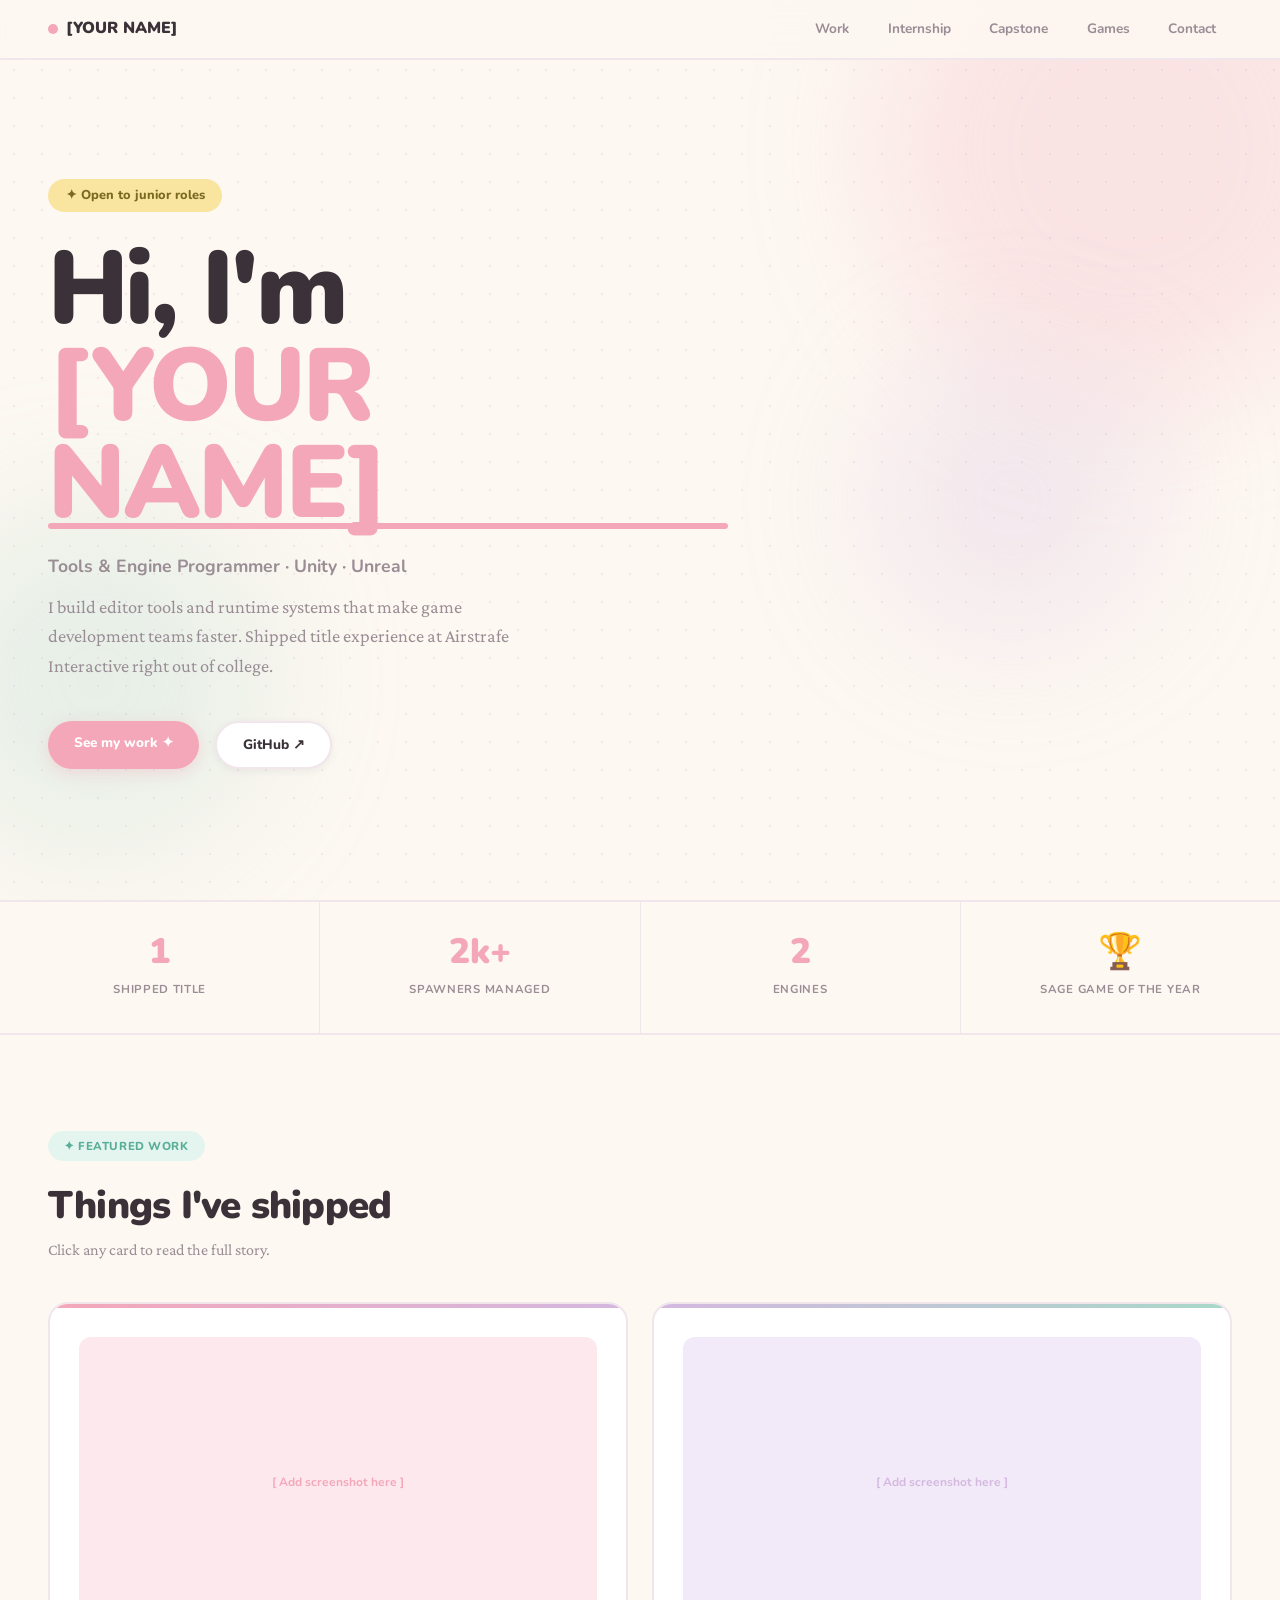
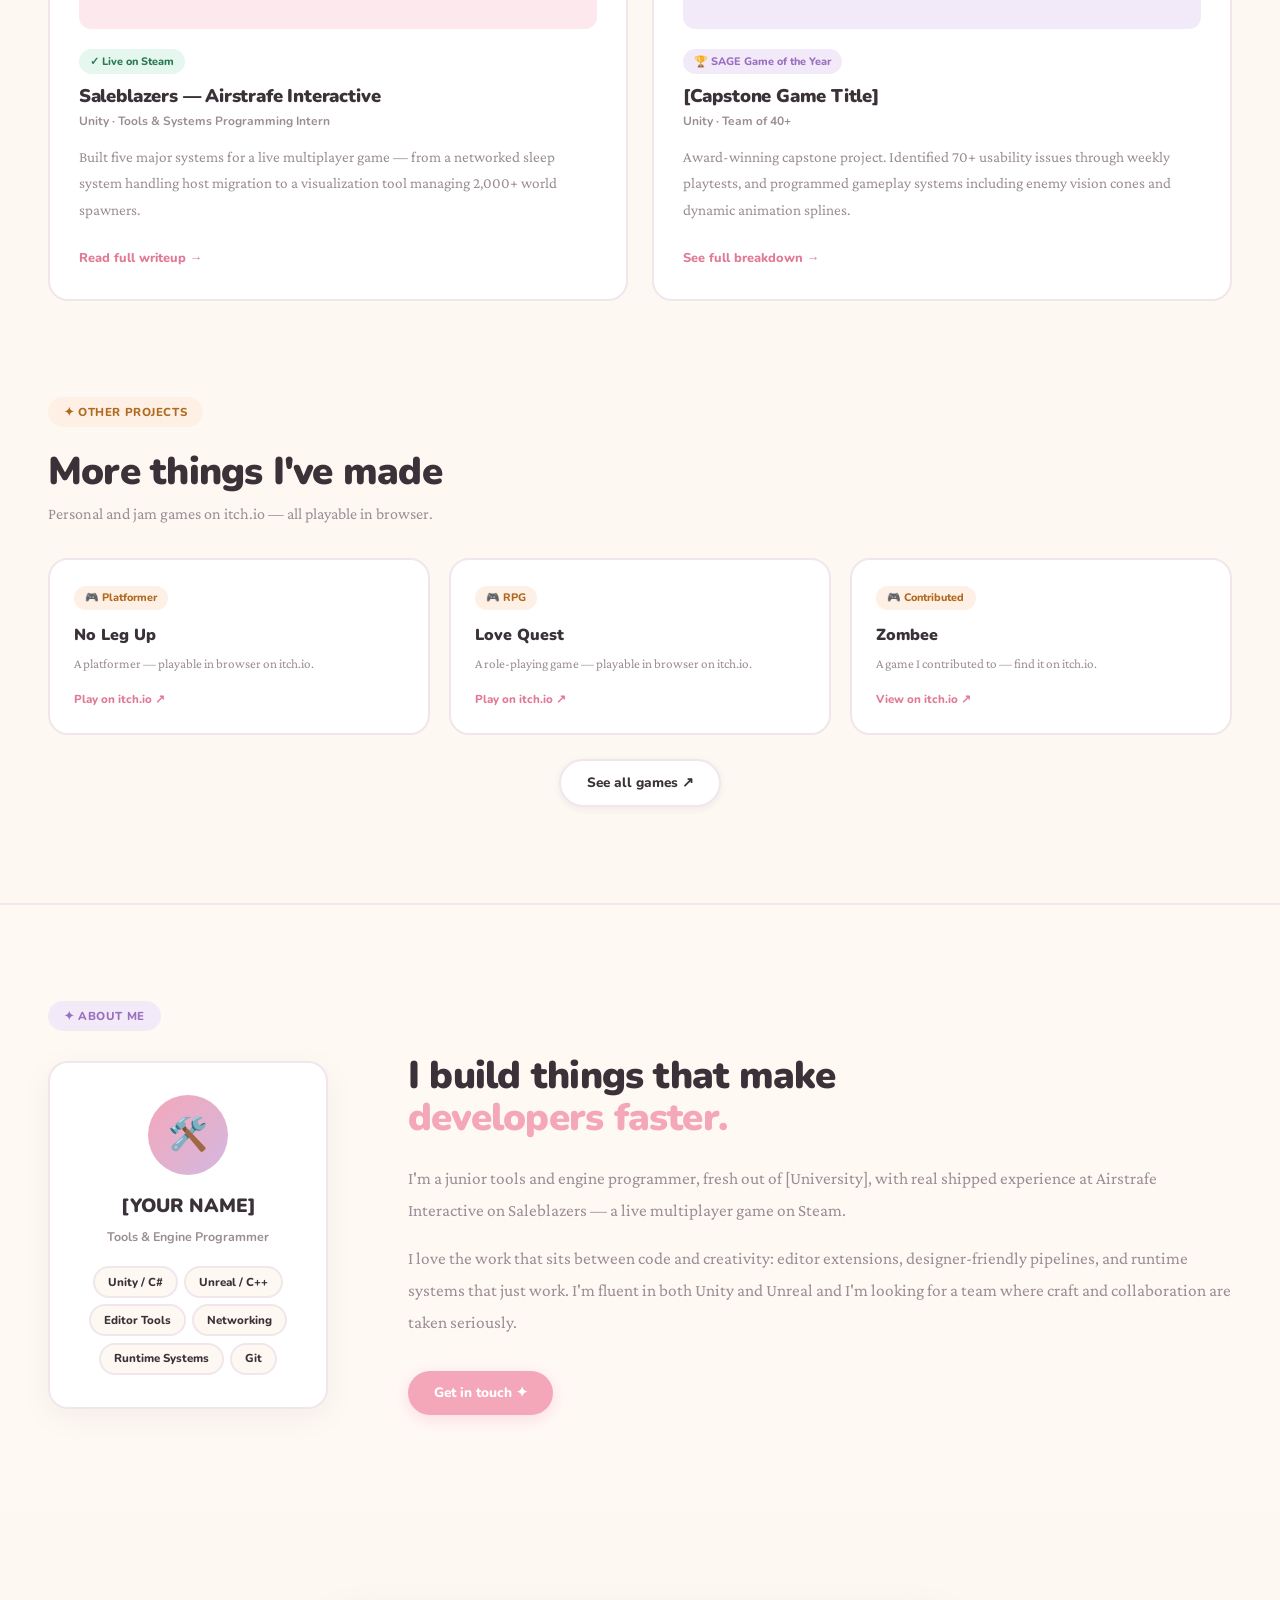
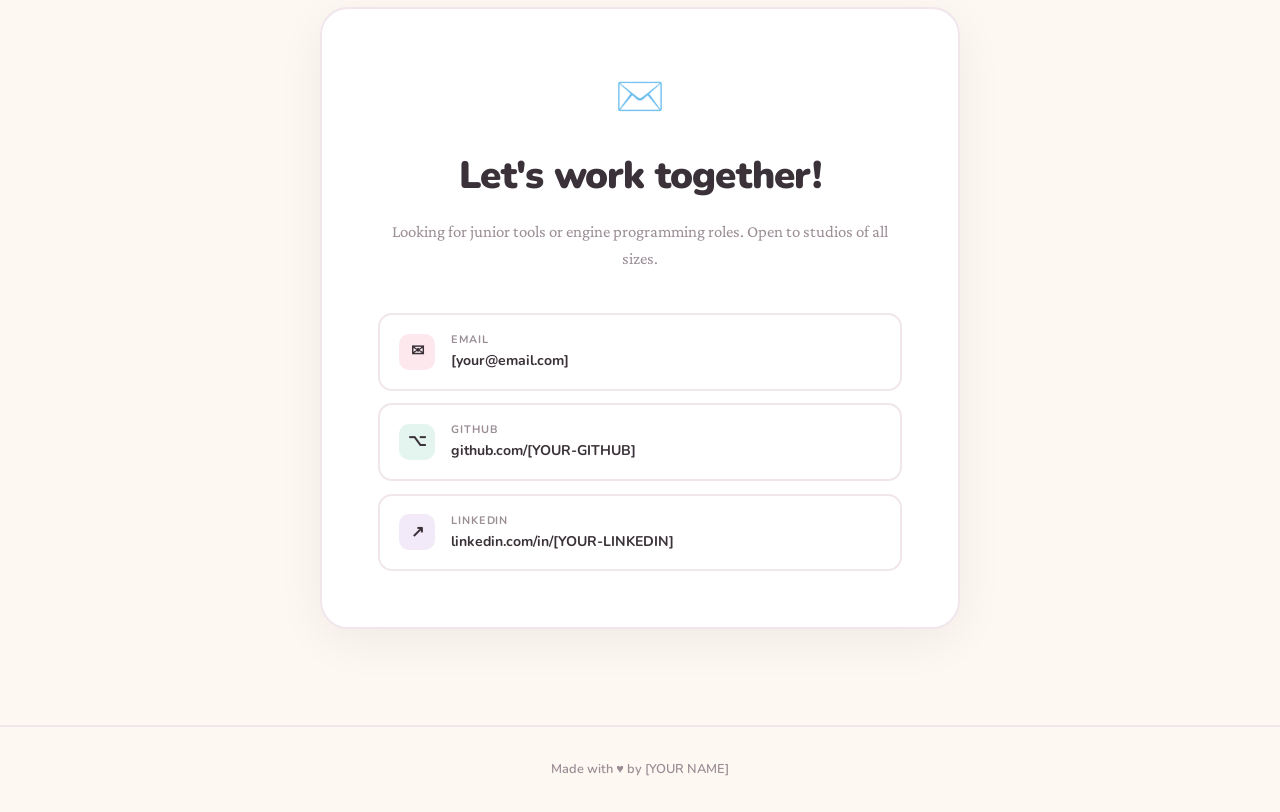
==== index.html @ 6ee5ef5c "transfer" ====
<!DOCTYPE html>
<html lang="en">
<head>
  <meta charset="UTF-8"/>
  <meta name="viewport" content="width=device-width, initial-scale=1.0"/>
  <title>[YOUR NAME] — Tools & Engine Programmer</title>
  <link rel="stylesheet" href="style.css"/>
  <style>
    /* ── HERO ── */
    .hero {
      position: relative;
      min-height: 100vh;
      display: flex;
      align-items: center;
      padding: 8rem 3rem 5rem;
      z-index: 1;
    }
    .hero-inner { max-width: 680px; }

    .hero-badge {
      display: inline-flex;
      align-items: center;
      gap: 0.5rem;
      background: var(--yellow);
      border-radius: 100px;
      padding: 0.4rem 1.1rem;
      font-size: 0.8rem;
      font-weight: 800;
      color: #7a6a20;
      margin-bottom: 1.8rem;
      opacity: 0;
      animation: popIn 0.5s cubic-bezier(0.34,1.56,0.64,1) 0.1s forwards;
    }

    .hero-name {
      font-size: clamp(3rem, 8vw, 6.5rem);
      font-weight: 900;
      line-height: 0.95;
      letter-spacing: -0.03em;
      opacity: 0;
      animation: fadeUp 0.6s ease 0.25s forwards;
    }

    .hero-name .underline {
      color: var(--pink);
      position: relative;
      display: inline-block;
    }
    .hero-name .underline::after {
      content: '';
      position: absolute;
      bottom: 4px; left: 0; right: 0;
      height: 6px;
      background: var(--pink);
      border-radius: 3px;
      transform: scaleX(0);
      transform-origin: left;
      animation: scaleX 0.5s ease 0.95s forwards;
    }

    @keyframes scaleX { to { transform: scaleX(1); } }

    .hero-role {
      margin-top: 1.2rem;
      font-size: 1.1rem;
      font-weight: 700;
      color: var(--muted);
      opacity: 0;
      animation: fadeUp 0.6s ease 0.4s forwards;
    }

    .hero-desc {
      margin-top: 0.8rem;
      font-family: var(--font-serif);
      font-size: 1.15rem;
      color: var(--muted);
      max-width: 480px;
      opacity: 0;
      animation: fadeUp 0.6s ease 0.5s forwards;
    }

    .hero-cta {
      margin-top: 2.5rem;
      display: flex;
      gap: 1rem;
      flex-wrap: wrap;
      opacity: 0;
      animation: fadeUp 0.6s ease 0.6s forwards;
    }

    /* ── STATS STRIP ── */
    .stats-strip {
      position: relative;
      z-index: 1;
      display: grid;
      grid-template-columns: repeat(4, 1fr);
      gap: 1px;
      background: var(--border);
      border-top: 2px solid var(--border);
      border-bottom: 2px solid var(--border);
    }

    .stat-box {
      background: var(--bg);
      padding: 2rem;
      text-align: center;
      transition: background 0.2s;
    }
    .stat-box:hover { background: var(--pink-light); }

    .stat-num {
      font-size: 2.2rem;
      font-weight: 900;
      color: var(--pink);
      display: block;
      line-height: 1;
      margin-bottom: 0.4rem;
    }

    .stat-label {
      font-size: 0.72rem;
      font-weight: 700;
      color: var(--muted);
      text-transform: uppercase;
      letter-spacing: 0.06em;
    }

    /* ── FEATURED WORK ── */
    #work {
      position: relative;
      z-index: 1;
      padding: 6rem 3rem;
    }

    .work-grid {
      display: grid;
      grid-template-columns: repeat(2, 1fr);
      gap: 1.5rem;
    }

    .work-card-link {
      text-decoration: none;
      color: inherit;
      display: block;
    }

    .work-card-link .card { height: 100%; }

    .card-arrow {
      display: inline-flex;
      align-items: center;
      gap: 0.4rem;
      font-size: 0.8rem;
      font-weight: 800;
      color: var(--pink-dark);
      margin-top: 0.5rem;
      transition: gap 0.2s;
    }
    .work-card-link:hover .card-arrow { gap: 0.7rem; }

    /* capstone card spans full width */
    .span-2 { grid-column: 1 / -1; }
    .span-2 .card-inner {
      display: grid;
      grid-template-columns: 1fr 1fr;
      gap: 2rem;
      align-items: start;
    }

    /* ── OTHER PROJECTS ── */
    #other {
      position: relative;
      z-index: 1;
      padding: 0 3rem 6rem;
    }

    .other-grid {
      display: grid;
      grid-template-columns: repeat(3, 1fr);
      gap: 1.2rem;
    }

    .mini-card {
      background: var(--card);
      border-radius: var(--radius);
      border: 2px solid var(--border);
      padding: 1.5rem;
      text-decoration: none;
      color: inherit;
      display: block;
      transition: transform 0.2s, box-shadow 0.2s, border-color 0.2s;
    }
    .mini-card:hover {
      transform: translateY(-4px);
      box-shadow: 0 12px 32px rgba(0,0,0,0.07);
      border-color: var(--pink);
    }

    .mini-card-title {
      font-size: 1rem;
      font-weight: 900;
      margin-bottom: 0.3rem;
    }

    .mini-card-type {
      font-size: 0.72rem;
      font-weight: 700;
      color: var(--muted);
      margin-bottom: 0.6rem;
      text-transform: uppercase;
      letter-spacing: 0.06em;
    }

    .mini-card-desc {
      font-size: 0.82rem;
      color: var(--muted);
      line-height: 1.6;
      font-family: var(--font-serif);
    }

    .mini-card-footer {
      margin-top: 1rem;
      font-size: 0.72rem;
      font-weight: 800;
      color: var(--pink-dark);
    }

    /* ── ABOUT STRIP ── */
    #about {
      position: relative;
      z-index: 1;
      padding: 6rem 3rem;
      background: var(--bg2);
      border-top: 2px solid var(--border);
    }

    .about-grid {
      display: grid;
      grid-template-columns: 280px 1fr;
      gap: 5rem;
      align-items: center;
    }

    .about-card {
      background: var(--card);
      border-radius: var(--radius);
      border: 2px solid var(--border);
      padding: 2rem;
      text-align: center;
      box-shadow: 0 8px 32px rgba(0,0,0,0.05);
    }

    .avatar {
      width: 80px; height: 80px;
      border-radius: 50%;
      background: linear-gradient(135deg, var(--pink), var(--lavender));
      display: flex;
      align-items: center;
      justify-content: center;
      font-size: 2rem;
      margin: 0 auto 1rem;
    }

    .about-name-display {
      font-size: 1.2rem;
      font-weight: 900;
      margin-bottom: 0.3rem;
    }

    .about-role-display {
      font-size: 0.78rem;
      font-weight: 700;
      color: var(--muted);
      margin-bottom: 1.2rem;
    }

    .skill-chips {
      display: flex;
      flex-wrap: wrap;
      gap: 0.4rem;
      justify-content: center;
    }

    .skill-chip {
      font-size: 0.72rem;
      font-weight: 800;
      padding: 0.3rem 0.8rem;
      border-radius: 100px;
      border: 2px solid var(--border);
      background: var(--bg);
      color: var(--text);
    }

    .about-text {
      font-family: var(--font-serif);
      font-size: 1.08rem;
      color: var(--muted);
      line-height: 1.85;
      margin-bottom: 2rem;
    }
    .about-text p + p { margin-top: 1rem; }

    .about-headline {
      font-size: clamp(1.8rem, 3vw, 2.4rem);
      font-weight: 900;
      letter-spacing: -0.02em;
      line-height: 1.1;
      margin-bottom: 1.5rem;
    }
    .about-headline em { font-style: normal; color: var(--pink); }

    /* ── CONTACT ── */
    #contact {
      position: relative;
      z-index: 1;
      padding: 6rem 3rem;
    }

    .contact-box {
      background: var(--card);
      border-radius: 28px;
      padding: 3.5rem;
      border: 2px solid var(--border);
      max-width: 640px;
      margin: 0 auto;
      text-align: center;
      box-shadow: 0 12px 48px rgba(0,0,0,0.06);
    }

    .contact-emoji { font-size: 2.5rem; display: block; margin-bottom: 1rem; }

    .contact-headline {
      font-size: clamp(1.8rem, 3vw, 2.4rem);
      font-weight: 900;
      letter-spacing: -0.02em;
      margin-bottom: 0.8rem;
    }

    .contact-sub {
      font-family: var(--font-serif);
      font-size: 1.05rem;
      color: var(--muted);
      margin-bottom: 2.5rem;
    }

    .contact-links { display: flex; flex-direction: column; gap: 0.8rem; text-align: left; }

    .contact-row {
      display: flex;
      align-items: center;
      gap: 1rem;
      padding: 1rem 1.2rem;
      border-radius: 14px;
      border: 2px solid var(--border);
      text-decoration: none;
      color: var(--text);
      font-weight: 700;
      font-size: 0.88rem;
      transition: border-color 0.2s, background 0.2s;
    }
    .contact-row:hover { border-color: var(--pink); background: var(--pink-light); }

    .contact-icon {
      width: 36px; height: 36px;
      border-radius: 10px;
      display: flex; align-items: center; justify-content: center;
      font-size: 1rem;
      flex-shrink: 0;
    }

    .contact-row small {
      display: block;
      font-size: 0.68rem;
      font-weight: 700;
      color: var(--muted);
      text-transform: uppercase;
      letter-spacing: 0.08em;
      margin-bottom: 0.1rem;
    }

    @media (max-width: 900px) {
      .stats-strip { grid-template-columns: repeat(2, 1fr); }
      .work-grid { grid-template-columns: 1fr; }
      .span-2 { grid-column: auto; }
      .span-2 .card-inner { grid-template-columns: 1fr; }
      .other-grid { grid-template-columns: 1fr 1fr; }
      .about-grid { grid-template-columns: 1fr; gap: 2.5rem; }
      #work, #other, #about, #contact { padding-left: 1.5rem; padding-right: 1.5rem; }
      .contact-box { padding: 2rem 1.5rem; }
    }

    @media (max-width: 580px) {
      .other-grid { grid-template-columns: 1fr; }
      .stats-strip { grid-template-columns: repeat(2, 1fr); }
    }
  </style>
</head>
<body>
  <div class="blob blob-1"></div>
  <div class="blob blob-2"></div>
  <div class="blob blob-3"></div>

  <nav>
    <a class="nav-logo" href="index.html"><span class="nav-dot"></span>[YOUR NAME]</a>
    <ul class="nav-links">
      <li><a href="#work">Work</a></li>
      <li><a href="internship.html">Internship</a></li>
      <li><a href="capstone.html">Capstone</a></li>
      <li><a href="games.html">Games</a></li>
      <li><a href="#contact">Contact</a></li>
    </ul>
  </nav>

  <!-- HERO -->
  <div class="hero">
    <div class="hero-inner">
      <div class="hero-badge">✦ Open to junior roles</div>
      <h1 class="hero-name">
        Hi, I'm<br/>
        <span class="underline">[YOUR NAME]</span>
      </h1>
      <p class="hero-role">Tools &amp; Engine Programmer · Unity · Unreal</p>
      <p class="hero-desc">
        I build editor tools and runtime systems that make game development teams faster.
        Shipped title experience at Airstrafe Interactive right out of college.
      </p>
      <div class="hero-cta">
        <a href="#work" class="btn btn-pink">See my work ✦</a>
        <a href="https://github.com/[YOUR-GITHUB]" target="_blank" class="btn btn-outline">GitHub ↗</a>
      </div>
    </div>
  </div>

  <!-- STATS -->
  <div class="stats-strip">
    <div class="stat-box reveal">
      <span class="stat-num">1</span>
      <span class="stat-label">Shipped Title</span>
    </div>
    <div class="stat-box reveal">
      <span class="stat-num">2k+</span>
      <span class="stat-label">Spawners Managed</span>
    </div>
    <div class="stat-box reveal">
      <span class="stat-num">2</span>
      <span class="stat-label">Engines</span>
    </div>
    <div class="stat-box reveal">
      <span class="stat-num">🏆</span>
      <span class="stat-label">SAGE Game of the Year</span>
    </div>
  </div>

  <!-- FEATURED WORK -->
  <section id="work">
    <span class="section-pill pill-mint">✦ Featured work</span>
    <h2 class="section-title">Things I've shipped</h2>
    <p style="color: var(--muted); font-family: var(--font-serif); font-size: 1rem; margin-bottom: 2.5rem;">Click any card to read the full story.</p>

    <div class="work-grid">

      <!-- Internship card -->
      <a href="internship.html" class="work-card-link reveal">
        <div class="card">
          <div class="card-top-bar" style="background: linear-gradient(90deg, var(--pink), var(--lavender));"></div>
          <div class="card-body">
            <div class="card-img" style="background: var(--pink-light); color: var(--pink);">
              [ Add screenshot here ]
            </div>
            <span class="card-badge badge-shipped">✓ Live on Steam</span>
            <h3 class="card-title">Saleblazers — Airstrafe Interactive</h3>
            <p class="card-studio">Unity · Tools &amp; Systems Programming Intern</p>
            <p class="card-desc">
              Built five major systems for a live multiplayer game — from a networked sleep system
              handling host migration to a visualization tool managing 2,000+ world spawners.
            </p>
            <span class="card-arrow">Read full writeup →</span>
          </div>
        </div>
      </a>

      <!-- Capstone card -->
      <a href="capstone.html" class="work-card-link reveal">
        <div class="card">
          <div class="card-top-bar" style="background: linear-gradient(90deg, var(--lavender), var(--mint));"></div>
          <div class="card-body">
            <div class="card-img" style="background: var(--lav-light); color: var(--lavender);">
              [ Add screenshot here ]
            </div>
            <span class="card-badge badge-school">🏆 SAGE Game of the Year</span>
            <h3 class="card-title">[Capstone Game Title]</h3>
            <p class="card-studio">Unity · Team of 40+</p>
            <p class="card-desc">
              Award-winning capstone project. Identified 70+ usability issues through weekly playtests,
              and programmed gameplay systems including enemy vision cones and dynamic animation splines.
            </p>
            <span class="card-arrow">See full breakdown →</span>
          </div>
        </div>
      </a>

    </div>
  </section>

  <!-- OTHER PROJECTS -->
  <section id="other">
    <span class="section-pill pill-peach">✦ Other projects</span>
    <h2 class="section-title" style="margin-bottom: 0.5rem;">More things I've made</h2>
    <p style="color: var(--muted); font-family: var(--font-serif); font-size: 1rem; margin-bottom: 2rem;">
      Personal and jam games on itch.io — all playable in browser.
    </p>

    <div class="other-grid">
      <a href="https://the64threalm.itch.io/no-leg-up" target="_blank" class="mini-card reveal">
        <div class="card-badge badge-jam" style="margin-bottom: 0.8rem;">🎮 Platformer</div>
        <div class="mini-card-title">No Leg Up</div>
        <div class="mini-card-desc">A platformer — playable in browser on itch.io.</div>
        <div class="mini-card-footer">Play on itch.io ↗</div>
      </a>
      <a href="https://the64threalm.itch.io/love-quest" target="_blank" class="mini-card reveal">
        <div class="card-badge badge-jam" style="margin-bottom: 0.8rem;">🎮 RPG</div>
        <div class="mini-card-title">Love Quest</div>
        <div class="mini-card-desc">A role-playing game — playable in browser on itch.io.</div>
        <div class="mini-card-footer">Play on itch.io ↗</div>
      </a>
      <a href="https://pkflunr.itch.io/zombee" target="_blank" class="mini-card reveal">
        <div class="card-badge badge-jam" style="margin-bottom: 0.8rem;">🎮 Contributed</div>
        <div class="mini-card-title">Zombee</div>
        <div class="mini-card-desc">A game I contributed to — find it on itch.io.</div>
        <div class="mini-card-footer">View on itch.io ↗</div>
      </a>
    </div>

    <div style="margin-top: 1.5rem; text-align: center;">
      <a href="games.html" class="btn btn-outline">See all games ↗</a>
    </div>
  </section>

  <!-- ABOUT -->
  <section id="about">
    <span class="section-pill pill-lav">✦ About me</span>
    <div class="about-grid">
      <div class="about-card reveal">
        <div class="avatar">🛠️</div>
        <div class="about-name-display">[YOUR NAME]</div>
        <div class="about-role-display">Tools &amp; Engine Programmer</div>
        <div class="skill-chips">
          <span class="skill-chip">Unity / C#</span>
          <span class="skill-chip">Unreal / C++</span>
          <span class="skill-chip">Editor Tools</span>
          <span class="skill-chip">Networking</span>
          <span class="skill-chip">Runtime Systems</span>
          <span class="skill-chip">Git</span>
        </div>
      </div>
      <div class="reveal">
        <h2 class="about-headline">
          I build things that make<br/><em>developers faster.</em>
        </h2>
        <div class="about-text">
          <p>
            I'm a junior tools and engine programmer, fresh out of [University],
            with real shipped experience at Airstrafe Interactive on Saleblazers —
            a live multiplayer game on Steam.
          </p>
          <p>
            I love the work that sits between code and creativity: editor extensions,
            designer-friendly pipelines, and runtime systems that just work.
            I'm fluent in both Unity and Unreal and I'm looking for a team
            where craft and collaboration are taken seriously.
          </p>
        </div>
        <a href="#contact" class="btn btn-pink">Get in touch ✦</a>
      </div>
    </div>
  </section>

  <!-- CONTACT -->
  <section id="contact">
    <div class="contact-box reveal">
      <span class="contact-emoji">✉️</span>
      <h2 class="contact-headline">Let's work together!</h2>
      <p class="contact-sub">
        Looking for junior tools or engine programming roles. Open to studios of all sizes.
      </p>
      <div class="contact-links">
        <a href="mailto:[YOUR-EMAIL]" class="contact-row">
          <div class="contact-icon" style="background: var(--pink-light);">✉</div>
          <div><small>Email</small>[your@email.com]</div>
        </a>
        <a href="https://github.com/[YOUR-GITHUB]" target="_blank" class="contact-row">
          <div class="contact-icon" style="background: var(--mint-light);">⌥</div>
          <div><small>GitHub</small>github.com/[YOUR-GITHUB]</div>
        </a>
        <a href="https://linkedin.com/in/[YOUR-LINKEDIN]" target="_blank" class="contact-row">
          <div class="contact-icon" style="background: var(--lav-light);">↗</div>
          <div><small>LinkedIn</small>linkedin.com/in/[YOUR-LINKEDIN]</div>
        </a>
      </div>
    </div>
  </section>

  <footer>Made with ♥ by [YOUR NAME]</footer>

  <script>
    const observer = new IntersectionObserver((entries) => {
      entries.forEach((e, i) => {
        if (e.isIntersecting) {
          setTimeout(() => e.target.classList.add('visible'), i * 80);
          observer.unobserve(e.target);
        }
      });
    }, { threshold: 0.08 });
    document.querySelectorAll('.reveal').forEach(el => observer.observe(el));
  </script>
</body>
</html>
---- style.css ----
@import url('https://fonts.googleapis.com/css2?family=Nunito:wght@400;600;700;800;900&family=Crimson+Pro:ital,wght@0,400;0,600;1,400;1,600&display=swap');

*, *::before, *::after { box-sizing: border-box; margin: 0; padding: 0; }

:root {
  --bg: #fdf8f2;
  --bg2: #fff9f4;
  --pink: #f4a7b9;
  --pink-light: #fde8ee;
  --pink-dark: #e07a96;
  --mint: #a8d8c8;
  --mint-light: #e4f5f0;
  --mint-dark: #5aad96;
  --yellow: #f9e4a0;
  --yellow-dark: #c9a820;
  --lavender: #d4b8e0;
  --lav-light: #f2eaf8;
  --lav-dark: #9a6fc0;
  --peach: #f9c8a0;
  --peach-light: #fef0e4;
  --text: #3a3238;
  --muted: #9a8d95;
  --card: #ffffff;
  --border: #f0e6ec;
  --font: 'Nunito', sans-serif;
  --font-serif: 'Crimson Pro', serif;
  --radius: 20px;
  --radius-sm: 12px;
}

html { scroll-behavior: smooth; }

body {
  background: var(--bg);
  color: var(--text);
  font-family: var(--font);
  line-height: 1.6;
  overflow-x: hidden;
}

body::before {
  content: '';
  position: fixed;
  inset: 0;
  background-image: radial-gradient(circle, #e8d4de 1px, transparent 1px);
  background-size: 28px 28px;
  opacity: 0.45;
  pointer-events: none;
  z-index: 0;
}

/* blobs */
.blob {
  position: fixed;
  border-radius: 50%;
  filter: blur(70px);
  opacity: 0.25;
  pointer-events: none;
  z-index: 0;
}
.blob-1 { width: 500px; height: 500px; background: var(--pink); top: -100px; right: -100px; }
.blob-2 { width: 350px; height: 350px; background: var(--mint); bottom: 5%; left: -80px; }
.blob-3 { width: 280px; height: 280px; background: var(--lavender); top: 40%; right: 10%; }

/* ── NAV ── */
nav {
  position: fixed;
  top: 0; left: 0; right: 0;
  z-index: 100;
  display: flex;
  justify-content: space-between;
  align-items: center;
  padding: 1rem 3rem;
  background: rgba(253,248,242,0.88);
  backdrop-filter: blur(16px);
  border-bottom: 2px solid var(--border);
}

.nav-logo {
  font-weight: 900;
  font-size: 1rem;
  color: var(--text);
  text-decoration: none;
  display: flex;
  align-items: center;
  gap: 0.5rem;
}

.nav-dot {
  width: 10px; height: 10px;
  border-radius: 50%;
  background: var(--pink);
  display: inline-block;
  flex-shrink: 0;
}

.nav-links {
  display: flex;
  gap: 0.4rem;
  list-style: none;
  align-items: center;
}

.nav-links a {
  color: var(--muted);
  text-decoration: none;
  font-size: 0.85rem;
  font-weight: 700;
  padding: 0.4rem 1rem;
  border-radius: 100px;
  transition: background 0.2s, color 0.2s;
}

.nav-links a:hover, .nav-links a.active {
  background: var(--pink-light);
  color: var(--text);
}

/* ── BUTTONS ── */
.btn {
  display: inline-block;
  padding: 0.7rem 1.6rem;
  border-radius: 100px;
  font-family: var(--font);
  font-size: 0.85rem;
  font-weight: 800;
  text-decoration: none;
  transition: transform 0.15s, box-shadow 0.15s, background 0.2s;
  cursor: pointer;
  border: none;
}
.btn:hover { transform: translateY(-2px); }

.btn-pink {
  background: var(--pink);
  color: white;
  box-shadow: 0 4px 16px rgba(244,167,185,0.35);
}
.btn-pink:hover { box-shadow: 0 8px 24px rgba(244,167,185,0.5); background: var(--pink-dark); }

.btn-outline {
  background: white;
  color: var(--text);
  box-shadow: 0 2px 8px rgba(0,0,0,0.06);
  border: 2px solid var(--border);
}
.btn-outline:hover { border-color: var(--pink); background: var(--pink-light); }

.btn-mint {
  background: var(--mint);
  color: #2a6a58;
  box-shadow: 0 4px 16px rgba(168,216,200,0.35);
}
.btn-mint:hover { background: var(--mint-dark); color: white; box-shadow: 0 8px 24px rgba(168,216,200,0.5); }

/* ── SECTION LABEL ── */
.section-pill {
  display: inline-flex;
  align-items: center;
  gap: 0.4rem;
  border-radius: 100px;
  padding: 0.35rem 1rem;
  font-size: 0.72rem;
  font-weight: 800;
  letter-spacing: 0.05em;
  text-transform: uppercase;
  margin-bottom: 1.5rem;
}
.pill-mint { background: var(--mint-light); color: var(--mint-dark); }
.pill-pink { background: var(--pink-light); color: var(--pink-dark); }
.pill-lav  { background: var(--lav-light);  color: var(--lav-dark); }
.pill-peach { background: var(--peach-light); color: #b06a20; }
.pill-yellow { background: #fef8e0; color: var(--yellow-dark); }

.section-title {
  font-size: clamp(1.8rem, 3vw, 2.5rem);
  font-weight: 900;
  letter-spacing: -0.02em;
  line-height: 1.1;
  margin-bottom: 0.6rem;
}

/* ── CARDS ── */
.card {
  background: var(--card);
  border-radius: var(--radius);
  border: 2px solid var(--border);
  overflow: hidden;
  transition: transform 0.2s, box-shadow 0.2s;
  position: relative;
}
.card:hover {
  transform: translateY(-4px);
  box-shadow: 0 16px 40px rgba(0,0,0,0.07);
}

.card-top-bar {
  height: 4px;
  width: 100%;
}

.card-body { padding: 1.8rem; }

.card-img {
  width: 100%;
  aspect-ratio: 16/9;
  background: var(--pink-light);
  display: flex;
  align-items: center;
  justify-content: center;
  font-size: 0.75rem;
  font-weight: 700;
  color: var(--pink);
  overflow: hidden;
  border-radius: var(--radius-sm);
  margin-bottom: 1.2rem;
}
.card-img img { width: 100%; height: 100%; object-fit: cover; border-radius: var(--radius-sm); }

.card-badge {
  display: inline-flex;
  align-items: center;
  gap: 0.3rem;
  font-size: 0.68rem;
  font-weight: 800;
  padding: 0.22rem 0.7rem;
  border-radius: 100px;
  margin-bottom: 0.7rem;
}
.badge-shipped { background: #e6f7f0; color: #2a7a52; }
.badge-school  { background: var(--lav-light); color: var(--lav-dark); }
.badge-jam     { background: var(--peach-light); color: #b06a20; }

.card-title {
  font-size: 1.15rem;
  font-weight: 900;
  letter-spacing: -0.01em;
  margin-bottom: 0.3rem;
  line-height: 1.2;
}

.card-studio {
  font-size: 0.75rem;
  font-weight: 700;
  color: var(--muted);
  margin-bottom: 0.8rem;
}

.card-desc {
  font-size: 0.85rem;
  color: var(--muted);
  line-height: 1.75;
  margin-bottom: 1rem;
  font-family: var(--font-serif);
  font-size: 0.95rem;
}

.card-impact {
  border-radius: var(--radius-sm);
  padding: 0.75rem 1rem;
  font-size: 0.82rem;
  font-weight: 600;
  line-height: 1.5;
  margin-bottom: 1rem;
}

.card-tags {
  display: flex;
  flex-wrap: wrap;
  gap: 0.4rem;
  margin-top: 0.8rem;
}

.tag {
  font-size: 0.68rem;
  font-weight: 700;
  padding: 0.22rem 0.65rem;
  border-radius: 100px;
  background: var(--bg);
  color: var(--muted);
  border: 1.5px solid var(--border);
}

/* ── FOOTER ── */
footer {
  text-align: center;
  padding: 2rem;
  font-size: 0.8rem;
  color: var(--muted);
  font-weight: 600;
  border-top: 2px solid var(--border);
  position: relative;
  z-index: 1;
}

/* ── ANIMATIONS ── */
@keyframes fadeUp {
  from { opacity: 0; transform: translateY(20px); }
  to   { opacity: 1; transform: translateY(0); }
}
@keyframes popIn {
  from { opacity: 0; transform: scale(0.85); }
  to   { opacity: 1; transform: scale(1); }
}
@keyframes fadeIn {
  from { opacity: 0; }
  to   { opacity: 1; }
}

.reveal {
  opacity: 0;
  transform: translateY(16px);
  transition: opacity 0.6s ease, transform 0.6s ease;
}
.reveal.visible { opacity: 1; transform: none; }

/* ── RESPONSIVE ── */
@media (max-width: 768px) {
  nav { padding: 0.8rem 1.2rem; }
  .nav-links a { padding: 0.3rem 0.7rem; font-size: 0.78rem; }
}
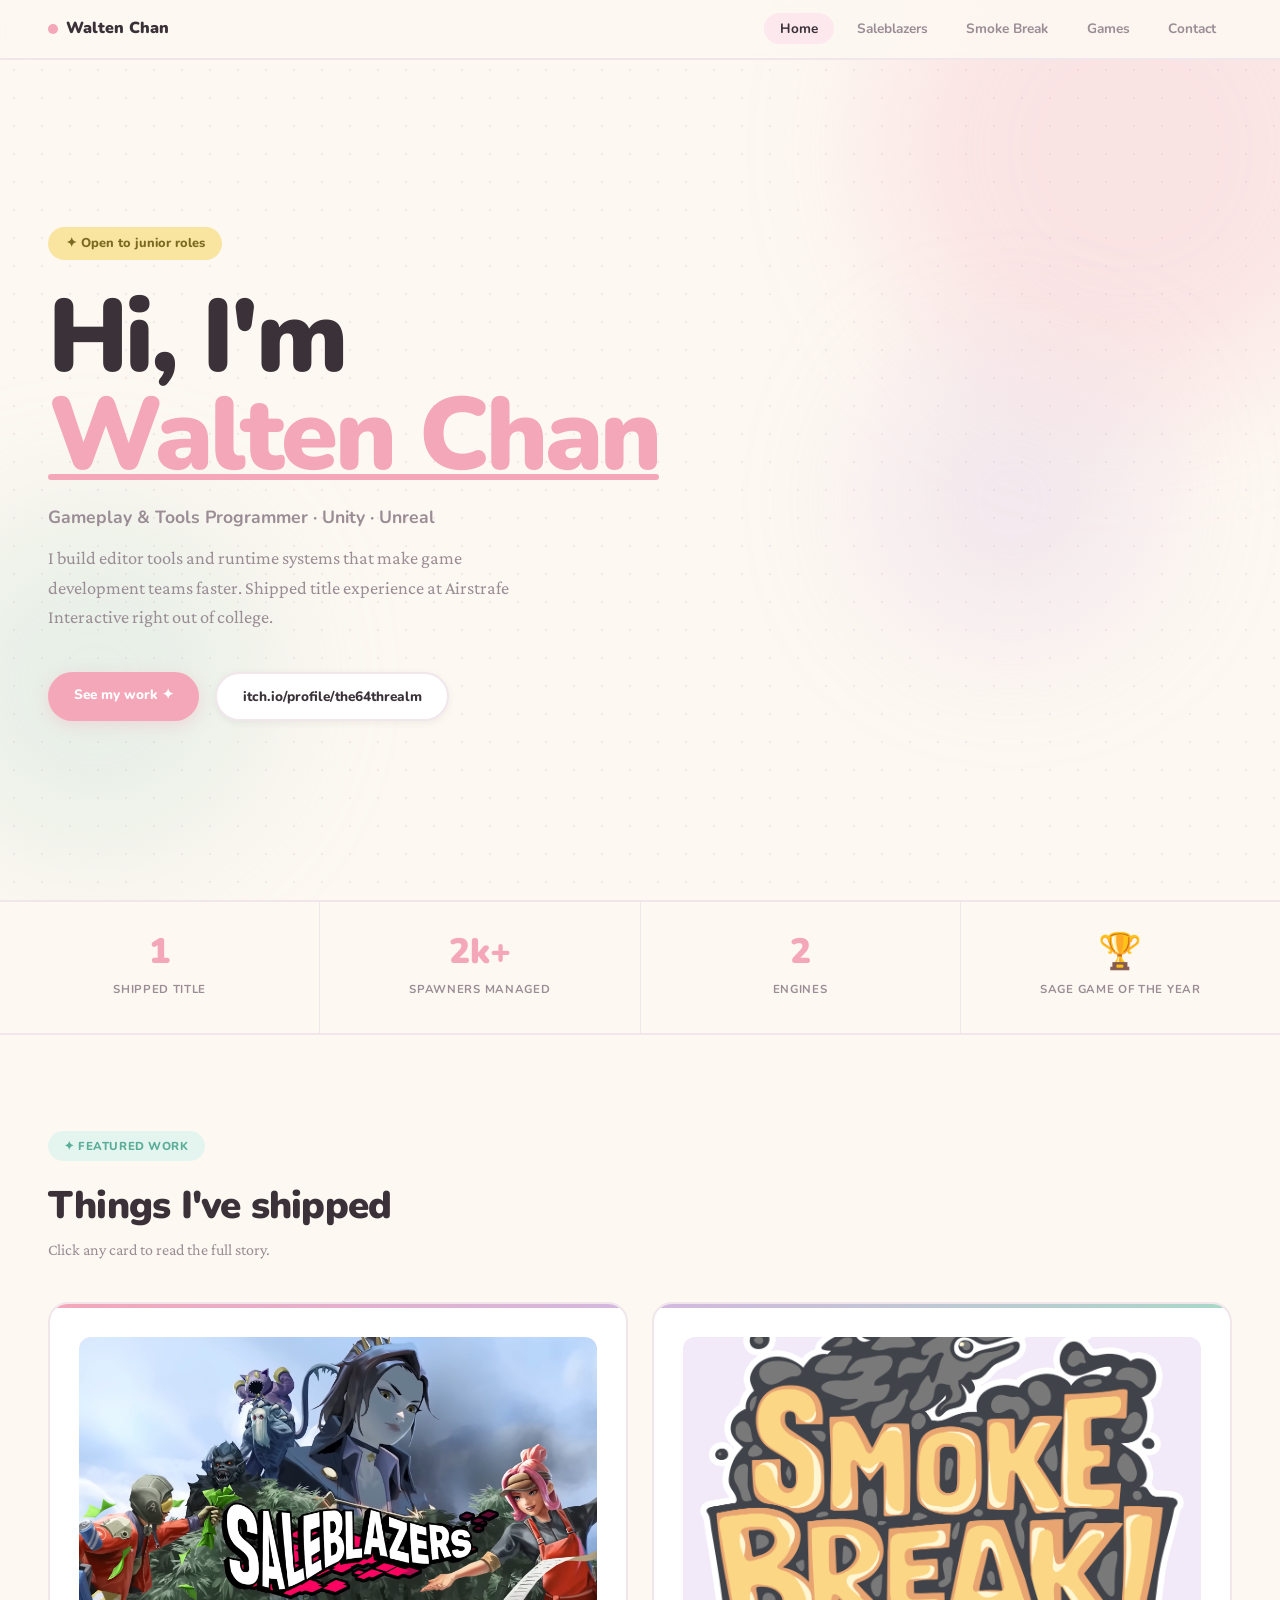
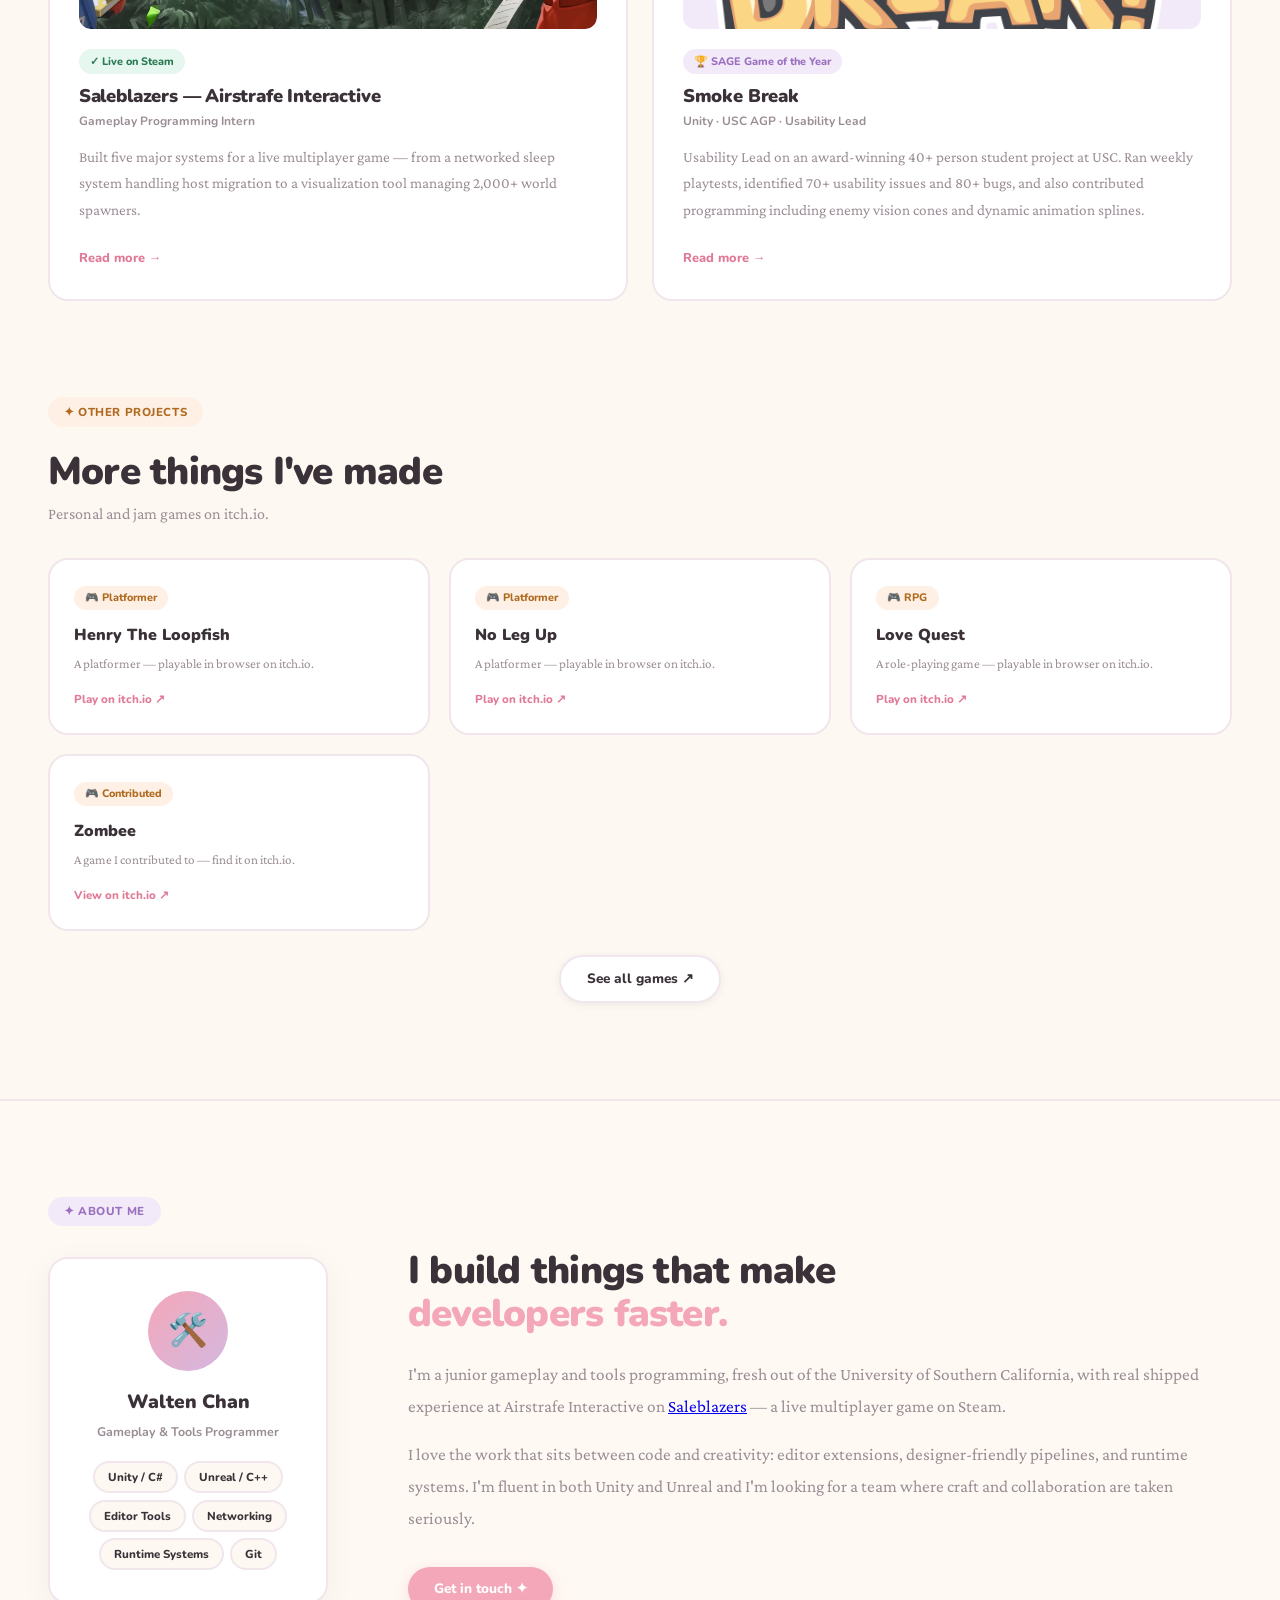
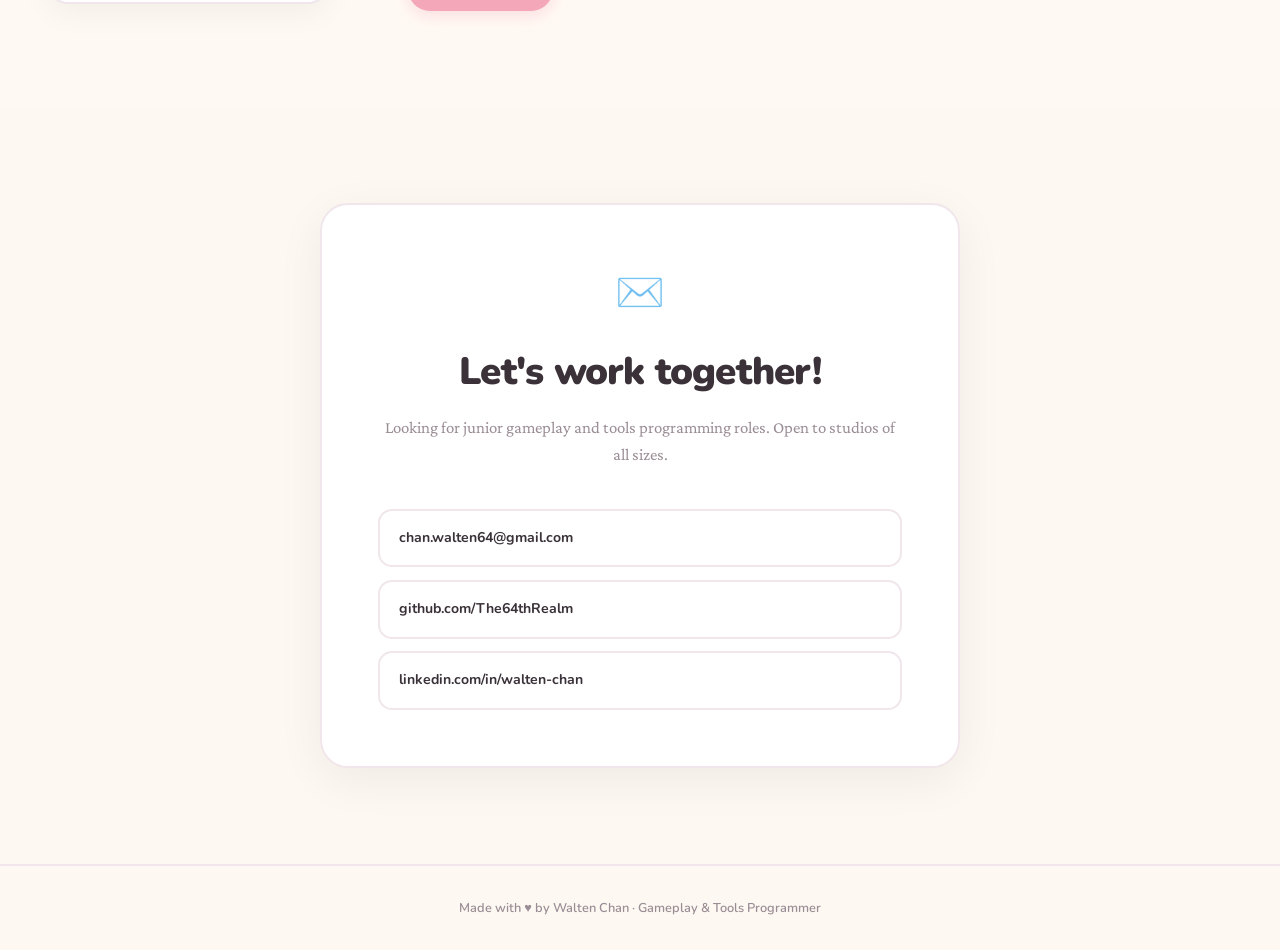
==== commit 03331ce1: "update" ====
--- a/index.html
+++ b/index.html
@@ -3,7 +3,7 @@
 <head>
   <meta charset="UTF-8"/>
   <meta name="viewport" content="width=device-width, initial-scale=1.0"/>
-  <title>[YOUR NAME] — Tools & Engine Programmer</title>
+  <title>^NAME$ — Gameplay & Tools Programmer</title>
   <link rel="stylesheet" href="style.css"/>
   <style>
     /* ── HERO ── */
@@ -400,16 +400,7 @@
   <div class="blob blob-2"></div>
   <div class="blob blob-3"></div>
 
-  <nav>
-    <a class="nav-logo" href="index.html"><span class="nav-dot"></span>[YOUR NAME]</a>
-    <ul class="nav-links">
-      <li><a href="#work">Work</a></li>
-      <li><a href="internship.html">Internship</a></li>
-      <li><a href="capstone.html">Capstone</a></li>
-      <li><a href="games.html">Games</a></li>
-      <li><a href="#contact">Contact</a></li>
-    </ul>
-  </nav>
+  <script src="nav.js"></script>
 
   <!-- HERO -->
   <div class="hero">
@@ -417,16 +408,16 @@
       <div class="hero-badge">✦ Open to junior roles</div>
       <h1 class="hero-name">
         Hi, I'm<br/>
-        <span class="underline">[YOUR NAME]</span>
+        <span class="underline"><span data-name></span></span>
       </h1>
-      <p class="hero-role">Tools &amp; Engine Programmer · Unity · Unreal</p>
+      <p class="hero-role"><span data-title></span> · Unity · Unreal</p>
       <p class="hero-desc">
         I build editor tools and runtime systems that make game development teams faster.
         Shipped title experience at Airstrafe Interactive right out of college.
       </p>
       <div class="hero-cta">
         <a href="#work" class="btn btn-pink">See my work ✦</a>
-        <a href="https://github.com/[YOUR-GITHUB]" target="_blank" class="btn btn-outline">GitHub ↗</a>
+        <a data-itch target="_blank" class="btn btn-outline">Itch ↗</a>
       </div>
     </div>
   </div>
@@ -460,41 +451,42 @@
     <div class="work-grid">
 
       <!-- Internship card -->
-      <a href="internship.html" class="work-card-link reveal">
+      <a href="airstrafe.html" class="work-card-link reveal">
         <div class="card">
           <div class="card-top-bar" style="background: linear-gradient(90deg, var(--pink), var(--lavender));"></div>
           <div class="card-body">
             <div class="card-img" style="background: var(--pink-light); color: var(--pink);">
-              [ Add screenshot here ]
+              <img src="assets/Saleblazers-icon.jpeg" alt="Saleblazers trailer screenshot">
             </div>
             <span class="card-badge badge-shipped">✓ Live on Steam</span>
             <h3 class="card-title">Saleblazers — Airstrafe Interactive</h3>
-            <p class="card-studio">Unity · Tools &amp; Systems Programming Intern</p>
+            <p class="card-studio">Gameplay Programming Intern</p>
             <p class="card-desc">
               Built five major systems for a live multiplayer game — from a networked sleep system
               handling host migration to a visualization tool managing 2,000+ world spawners.
             </p>
-            <span class="card-arrow">Read full writeup →</span>
+            <span class="card-arrow">Read more →</span>
           </div>
         </div>
       </a>
 
       <!-- Capstone card -->
-      <a href="capstone.html" class="work-card-link reveal">
+      <a href="smoke-break.html" class="work-card-link reveal">
         <div class="card">
           <div class="card-top-bar" style="background: linear-gradient(90deg, var(--lavender), var(--mint));"></div>
           <div class="card-body">
             <div class="card-img" style="background: var(--lav-light); color: var(--lavender);">
-              [ Add screenshot here ]
+              <img src="assets/smoke-break-icon.png" alt="smoke break logo screenshot">
             </div>
             <span class="card-badge badge-school">🏆 SAGE Game of the Year</span>
-            <h3 class="card-title">[Capstone Game Title]</h3>
-            <p class="card-studio">Unity · Team of 40+</p>
+            <h3 class="card-title">Smoke Break</h3>
+            <p class="card-studio">Unity · USC AGP · Usability Lead</p>
             <p class="card-desc">
-              Award-winning capstone project. Identified 70+ usability issues through weekly playtests,
-              and programmed gameplay systems including enemy vision cones and dynamic animation splines.
+              Usability Lead on an award-winning 40+ person student project at USC.
+              Ran weekly playtests, identified 70+ usability issues and 80+ bugs,
+              and also contributed programming including enemy vision cones and dynamic animation splines.
             </p>
-            <span class="card-arrow">See full breakdown →</span>
+            <span class="card-arrow">Read more →</span>
           </div>
         </div>
       </a>
@@ -507,10 +499,16 @@
     <span class="section-pill pill-peach">✦ Other projects</span>
     <h2 class="section-title" style="margin-bottom: 0.5rem;">More things I've made</h2>
     <p style="color: var(--muted); font-family: var(--font-serif); font-size: 1rem; margin-bottom: 2rem;">
-      Personal and jam games on itch.io — all playable in browser.
+      Personal and jam games on itch.io.
     </p>
 
     <div class="other-grid">
+      <a href="https://luvam.itch.io/henry-the-loopfish" target="_blank" class="mini-card reveal">
+        <div class="card-badge badge-jam" style="margin-bottom: 0.8rem;">🎮 Platformer</div>
+        <div class="mini-card-title">Henry The Loopfish</div>
+        <div class="mini-card-desc">A platformer — playable in browser on itch.io.</div>
+        <div class="mini-card-footer">Play on itch.io ↗</div>
+      </a>
       <a href="https://the64threalm.itch.io/no-leg-up" target="_blank" class="mini-card reveal">
         <div class="card-badge badge-jam" style="margin-bottom: 0.8rem;">🎮 Platformer</div>
         <div class="mini-card-title">No Leg Up</div>
@@ -542,8 +540,8 @@
     <div class="about-grid">
       <div class="about-card reveal">
         <div class="avatar">🛠️</div>
-        <div class="about-name-display">[YOUR NAME]</div>
-        <div class="about-role-display">Tools &amp; Engine Programmer</div>
+        <div class="about-name-display"><span data-name></span></div>
+        <div class="about-role-display"><span data-title></span></div>
         <div class="skill-chips">
           <span class="skill-chip">Unity / C#</span>
           <span class="skill-chip">Unreal / C++</span>
@@ -559,13 +557,13 @@
         </h2>
         <div class="about-text">
           <p>
-            I'm a junior tools and engine programmer, fresh out of [University],
-            with real shipped experience at Airstrafe Interactive on Saleblazers —
+            I'm a junior gameplay and tools programming, fresh out of the University of Southern California,
+            with real shipped experience at Airstrafe Interactive on <a href="https://store.steampowered.com/app/1419850/Saleblazers/">Saleblazers</a> —
             a live multiplayer game on Steam.
           </p>
           <p>
             I love the work that sits between code and creativity: editor extensions,
-            designer-friendly pipelines, and runtime systems that just work.
+            designer-friendly pipelines, and runtime systems.
             I'm fluent in both Unity and Unreal and I'm looking for a team
             where craft and collaboration are taken seriously.
           </p>
@@ -581,26 +579,26 @@
       <span class="contact-emoji">✉️</span>
       <h2 class="contact-headline">Let's work together!</h2>
       <p class="contact-sub">
-        Looking for junior tools or engine programming roles. Open to studios of all sizes.
+        Looking for junior gameplay and tools programming roles. Open to studios of all sizes.
       </p>
       <div class="contact-links">
-        <a href="mailto:[YOUR-EMAIL]" class="contact-row">
+        <a data-email class="contact-row">
           <div class="contact-icon" style="background: var(--pink-light);">✉</div>
-          <div><small>Email</small>[your@email.com]</div>
+          <div><small>Email</small><span data-email></span></div>
         </a>
-        <a href="https://github.com/[YOUR-GITHUB]" target="_blank" class="contact-row">
+        <a data-github target="_blank" class="contact-row">
           <div class="contact-icon" style="background: var(--mint-light);">⌥</div>
-          <div><small>GitHub</small>github.com/[YOUR-GITHUB]</div>
+          <div><small>GitHub</small><span data-github></span></div>
         </a>
-        <a href="https://linkedin.com/in/[YOUR-LINKEDIN]" target="_blank" class="contact-row">
+        <a data-linkedin target="_blank" class="contact-row">
           <div class="contact-icon" style="background: var(--lav-light);">↗</div>
-          <div><small>LinkedIn</small>linkedin.com/in/[YOUR-LINKEDIN]</div>
+          <div><small>LinkedIn</small><span data-linkedin></span></div>
         </a>
       </div>
     </div>
   </section>
 
-  <footer>Made with ♥ by [YOUR NAME]</footer>
+  <footer></footer>
 
   <script>
     const observer = new IntersectionObserver((entries) => {
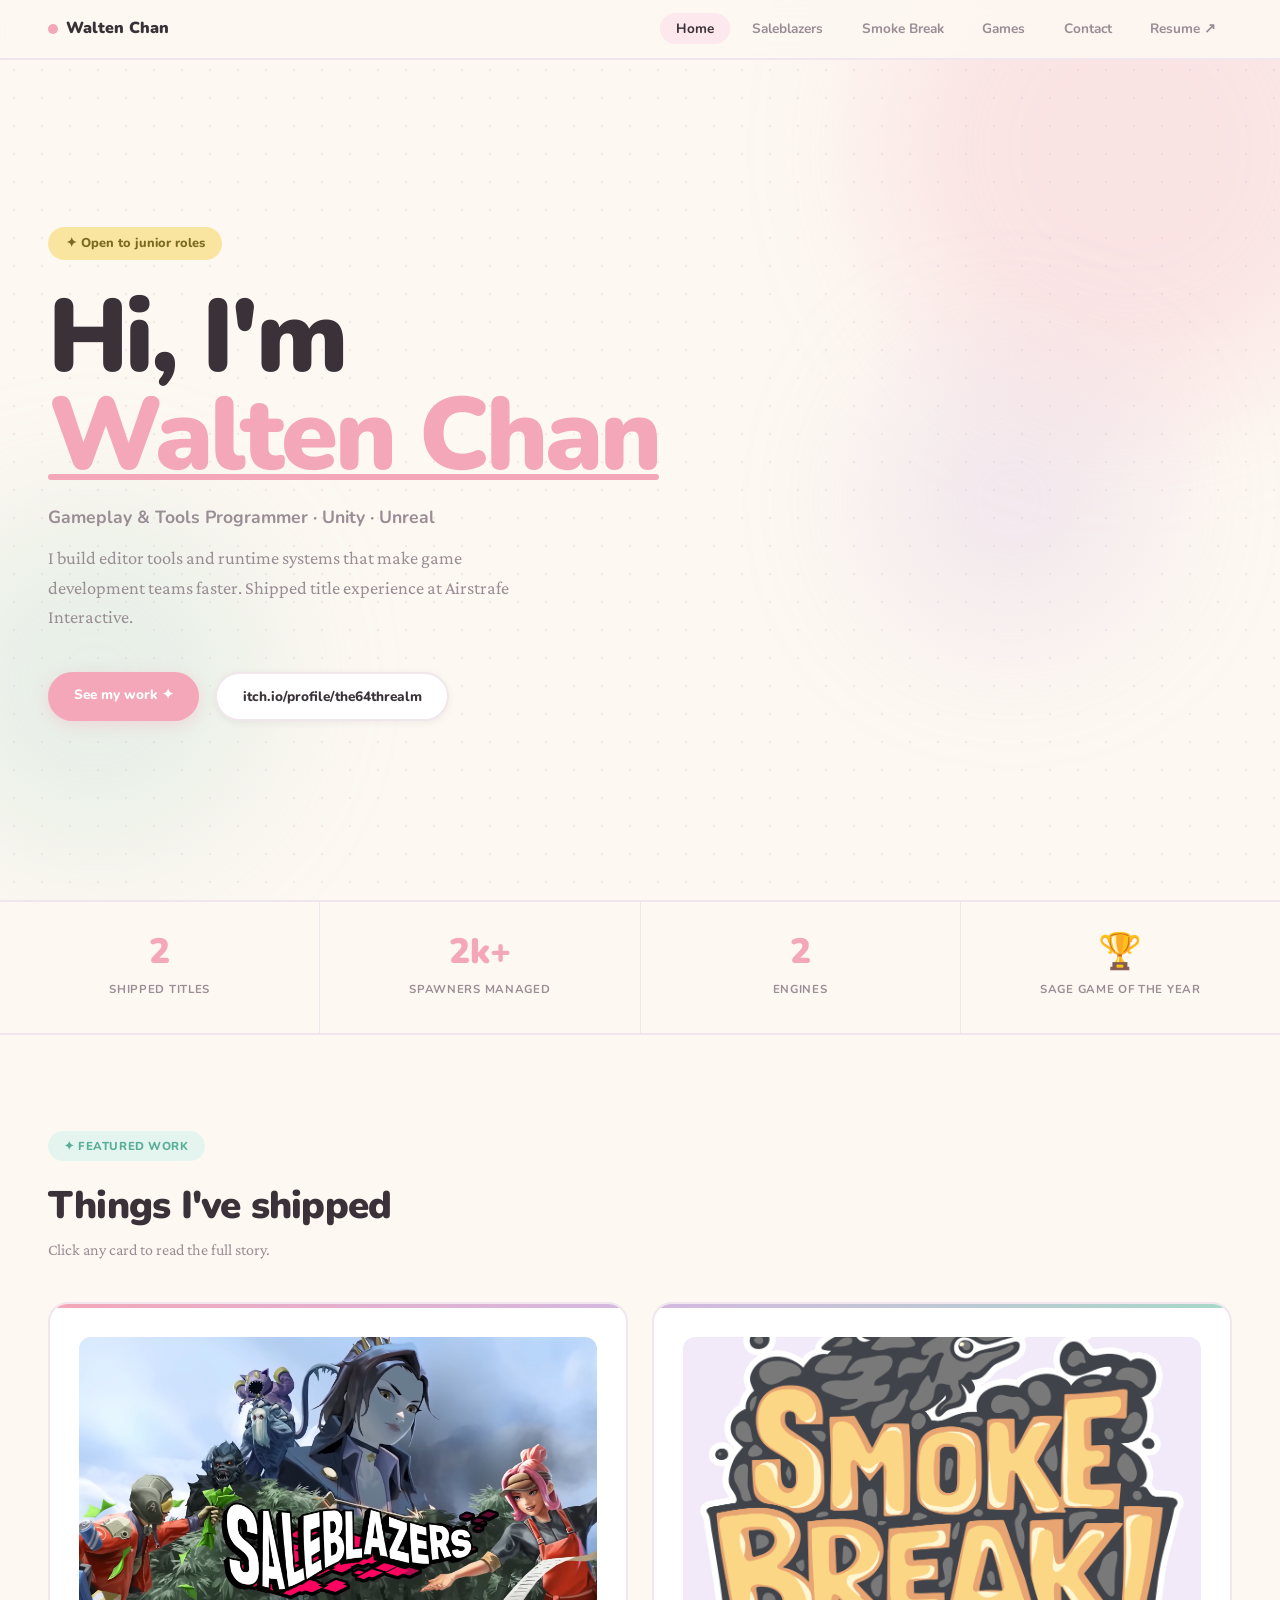
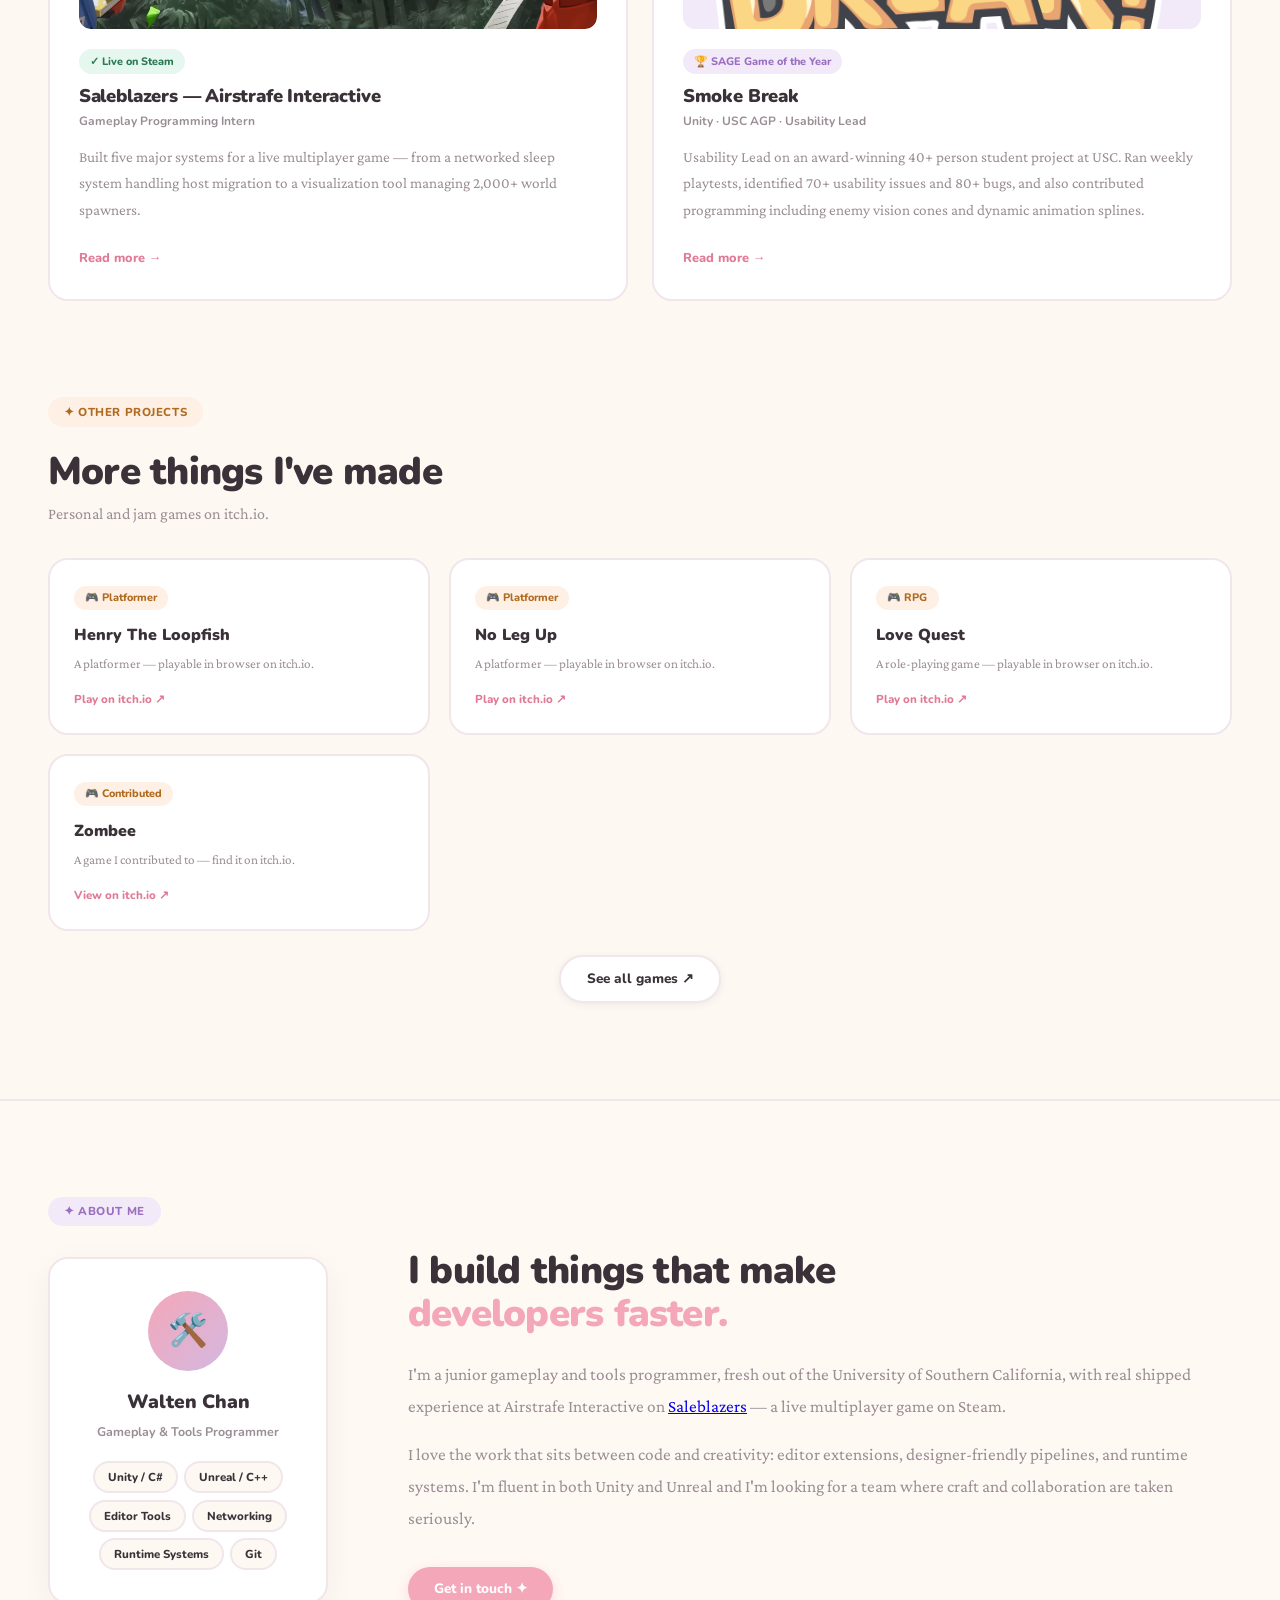
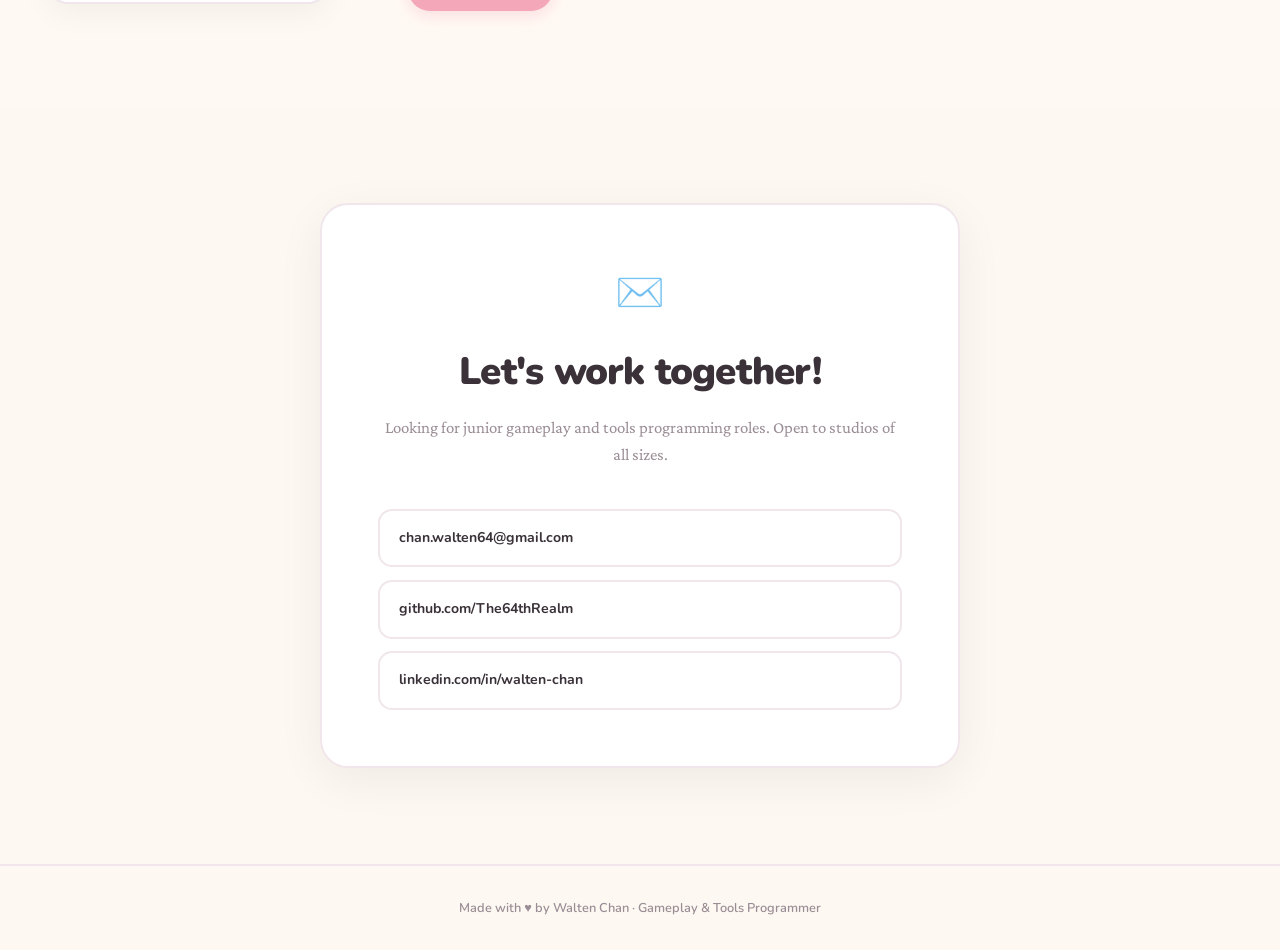
==== commit 4a72db4b: "fix a few things" ====
--- a/index.html
+++ b/index.html
@@ -413,7 +413,7 @@
       <p class="hero-role"><span data-title></span> · Unity · Unreal</p>
       <p class="hero-desc">
         I build editor tools and runtime systems that make game development teams faster.
-        Shipped title experience at Airstrafe Interactive right out of college.
+        Shipped title experience at Airstrafe Interactive.
       </p>
       <div class="hero-cta">
         <a href="#work" class="btn btn-pink">See my work ✦</a>
@@ -425,8 +425,8 @@
   <!-- STATS -->
   <div class="stats-strip">
     <div class="stat-box reveal">
-      <span class="stat-num">1</span>
-      <span class="stat-label">Shipped Title</span>
+      <span class="stat-num">2</span>
+      <span class="stat-label">Shipped Titles</span>
     </div>
     <div class="stat-box reveal">
       <span class="stat-num">2k+</span>
@@ -557,7 +557,7 @@
         </h2>
         <div class="about-text">
           <p>
-            I'm a junior gameplay and tools programming, fresh out of the University of Southern California,
+            I'm a junior gameplay and tools programmer, fresh out of the University of Southern California,
             with real shipped experience at Airstrafe Interactive on <a href="https://store.steampowered.com/app/1419850/Saleblazers/">Saleblazers</a> —
             a live multiplayer game on Steam.
           </p>
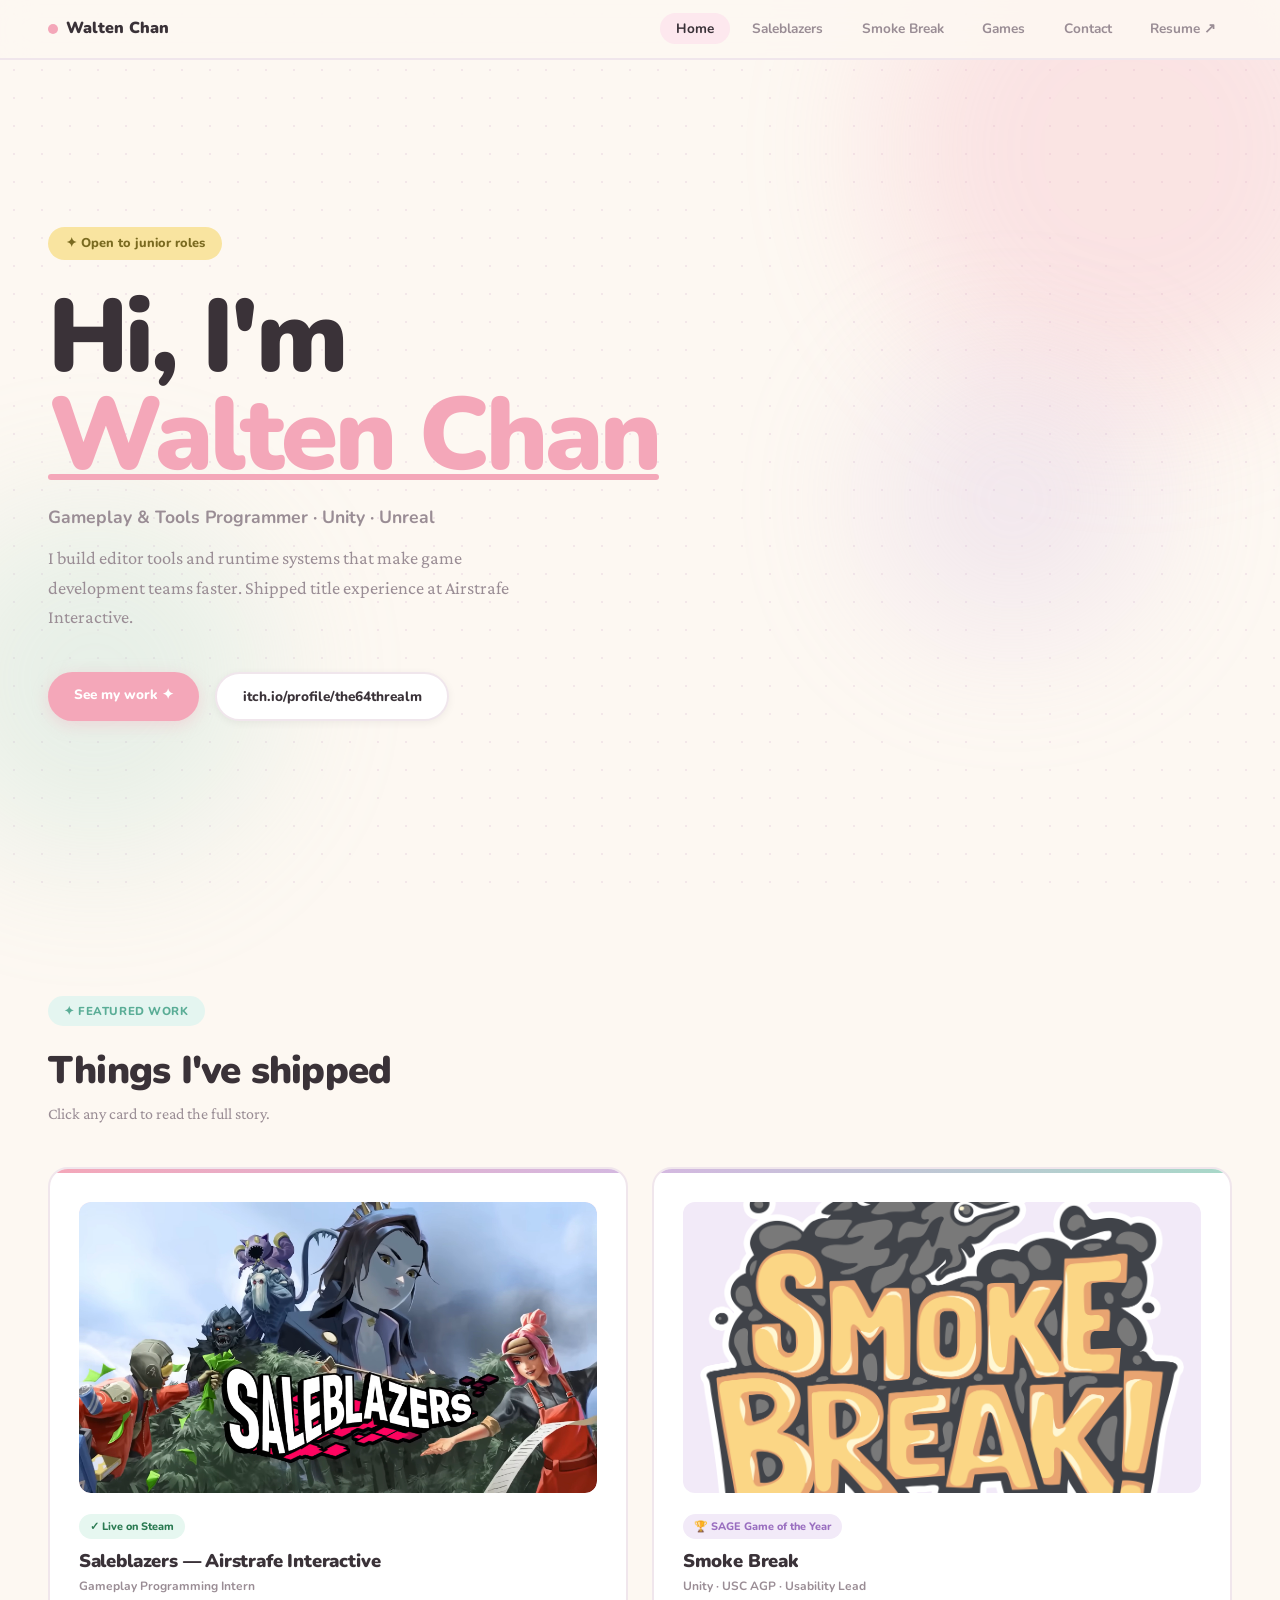
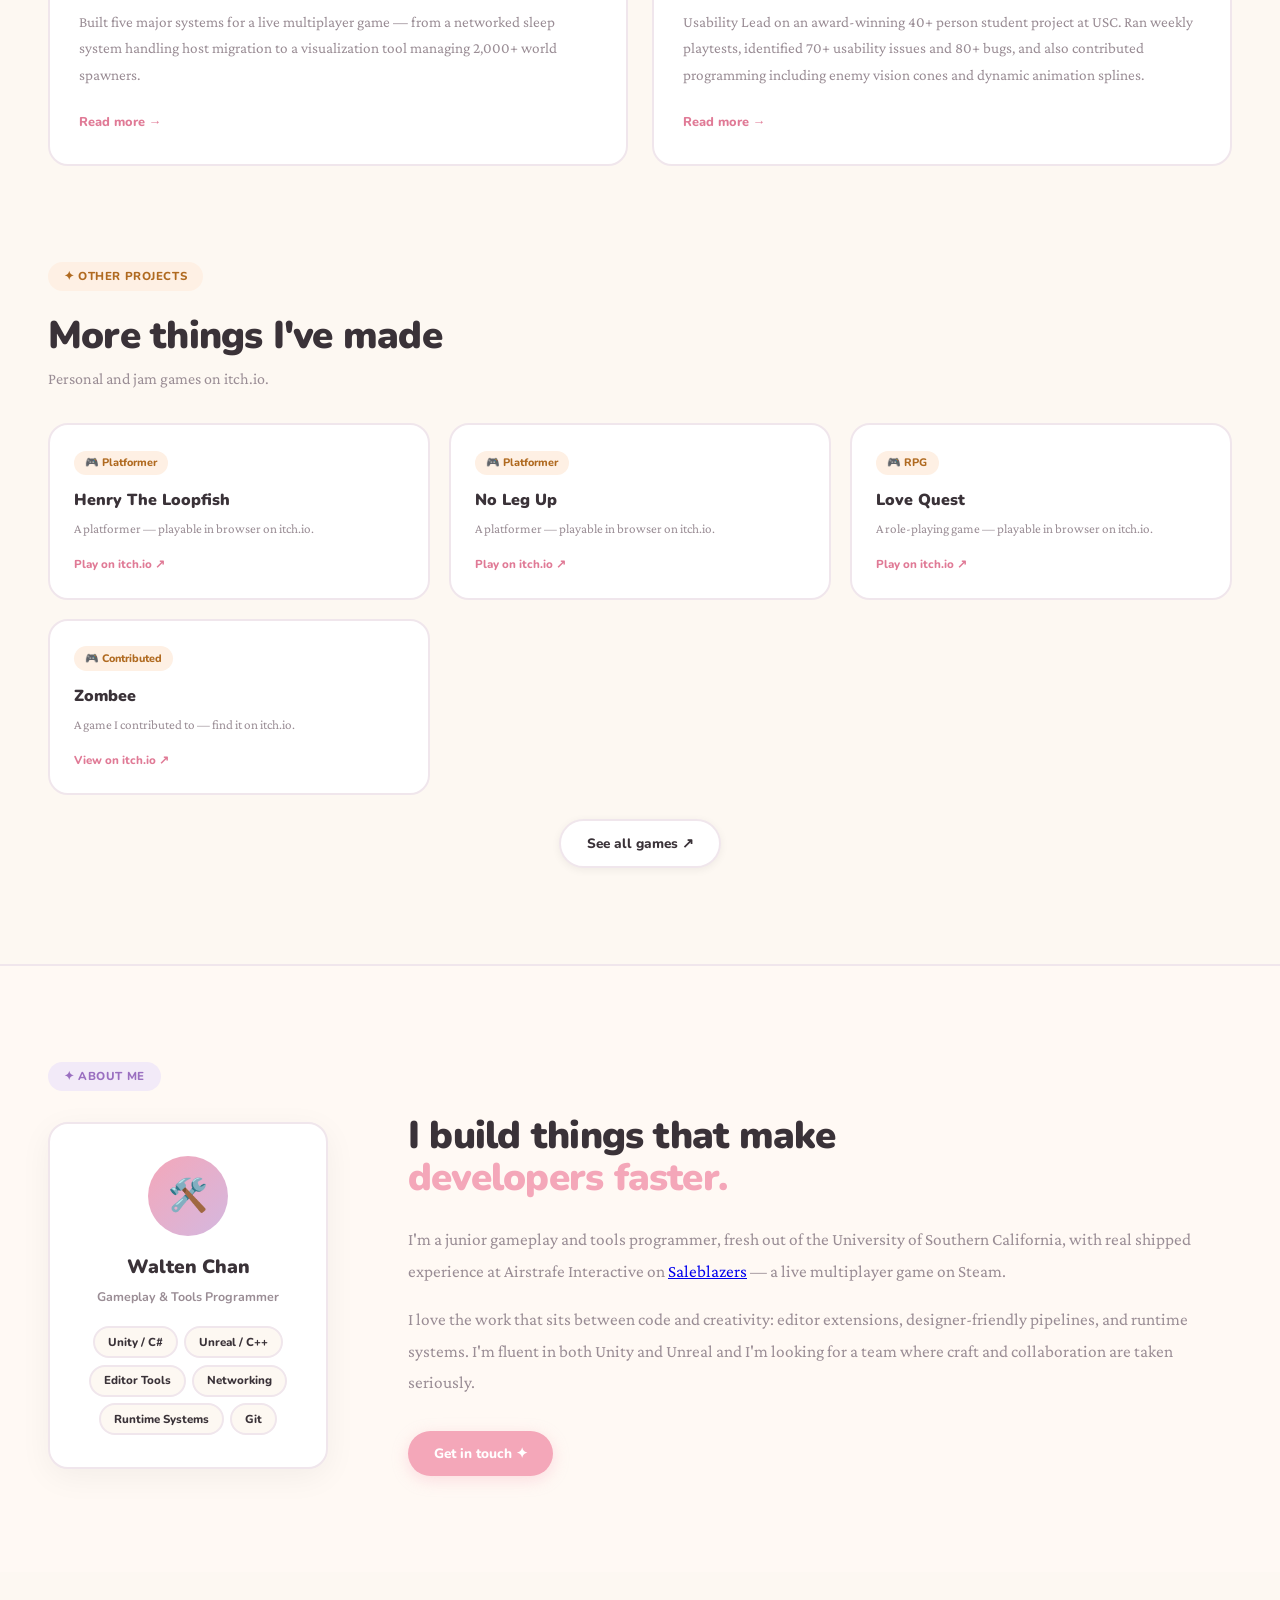
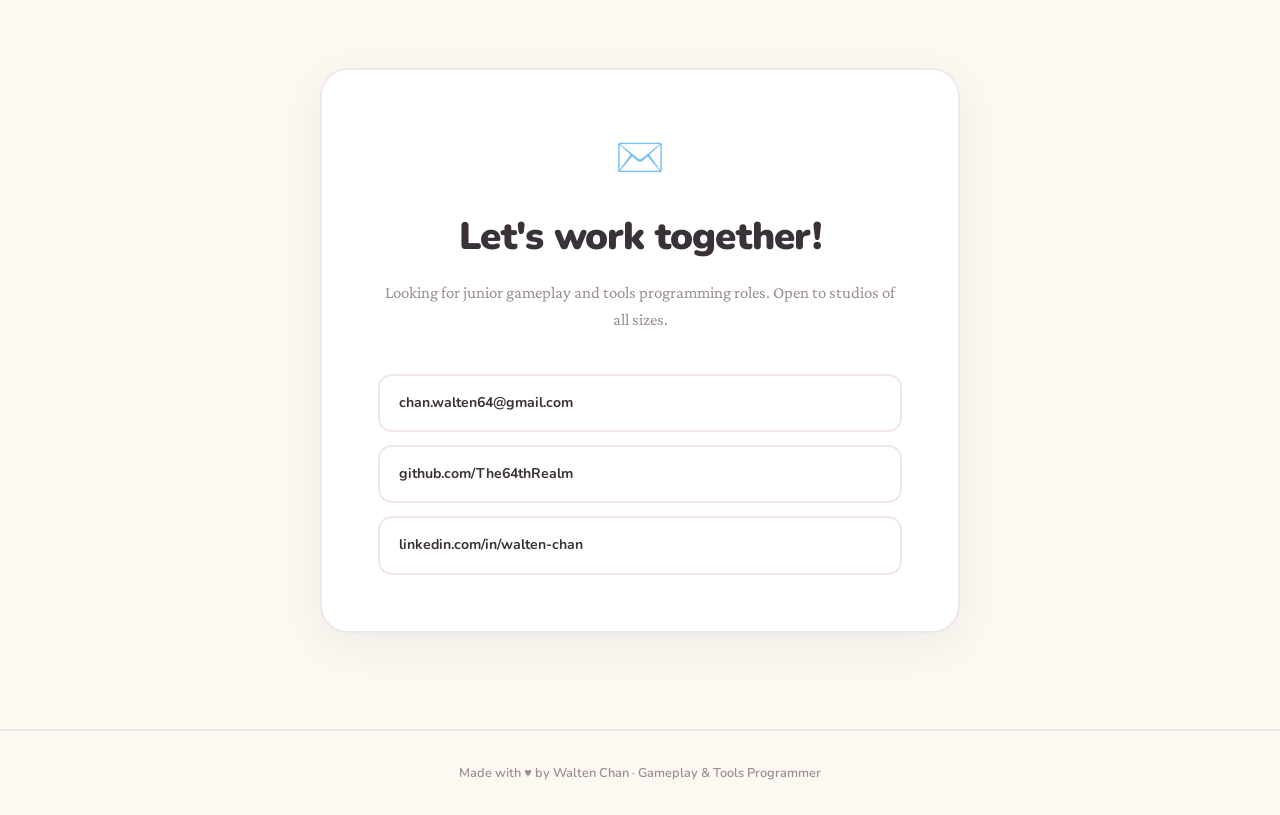
==== commit c64ac54b: "remove stats" ====
--- a/index.html
+++ b/index.html
@@ -422,25 +422,25 @@
     </div>
   </div>
 
-  <!-- STATS -->
-  <div class="stats-strip">
-    <div class="stat-box reveal">
-      <span class="stat-num">2</span>
-      <span class="stat-label">Shipped Titles</span>
-    </div>
-    <div class="stat-box reveal">
-      <span class="stat-num">2k+</span>
-      <span class="stat-label">Spawners Managed</span>
-    </div>
-    <div class="stat-box reveal">
-      <span class="stat-num">2</span>
-      <span class="stat-label">Engines</span>
-    </div>
-    <div class="stat-box reveal">
-      <span class="stat-num">🏆</span>
-      <span class="stat-label">SAGE Game of the Year</span>
-    </div>
-  </div>
+<!--  &lt;!&ndash; STATS &ndash;&gt;-->
+<!--  <div class="stats-strip">-->
+<!--    <div class="stat-box reveal">-->
+<!--      <span class="stat-num">2</span>-->
+<!--      <span class="stat-label">Shipped Titles</span>-->
+<!--    </div>-->
+<!--    <div class="stat-box reveal">-->
+<!--      <span class="stat-num">2k+</span>-->
+<!--      <span class="stat-label">Spawners Managed</span>-->
+<!--    </div>-->
+<!--    <div class="stat-box reveal">-->
+<!--      <span class="stat-num">2</span>-->
+<!--      <span class="stat-label">Engines</span>-->
+<!--    </div>-->
+<!--    <div class="stat-box reveal">-->
+<!--      <span class="stat-num">🏆</span>-->
+<!--      <span class="stat-label">SAGE Game of the Year</span>-->
+<!--    </div>-->
+<!--  </div>-->
 
   <!-- FEATURED WORK -->
   <section id="work">
